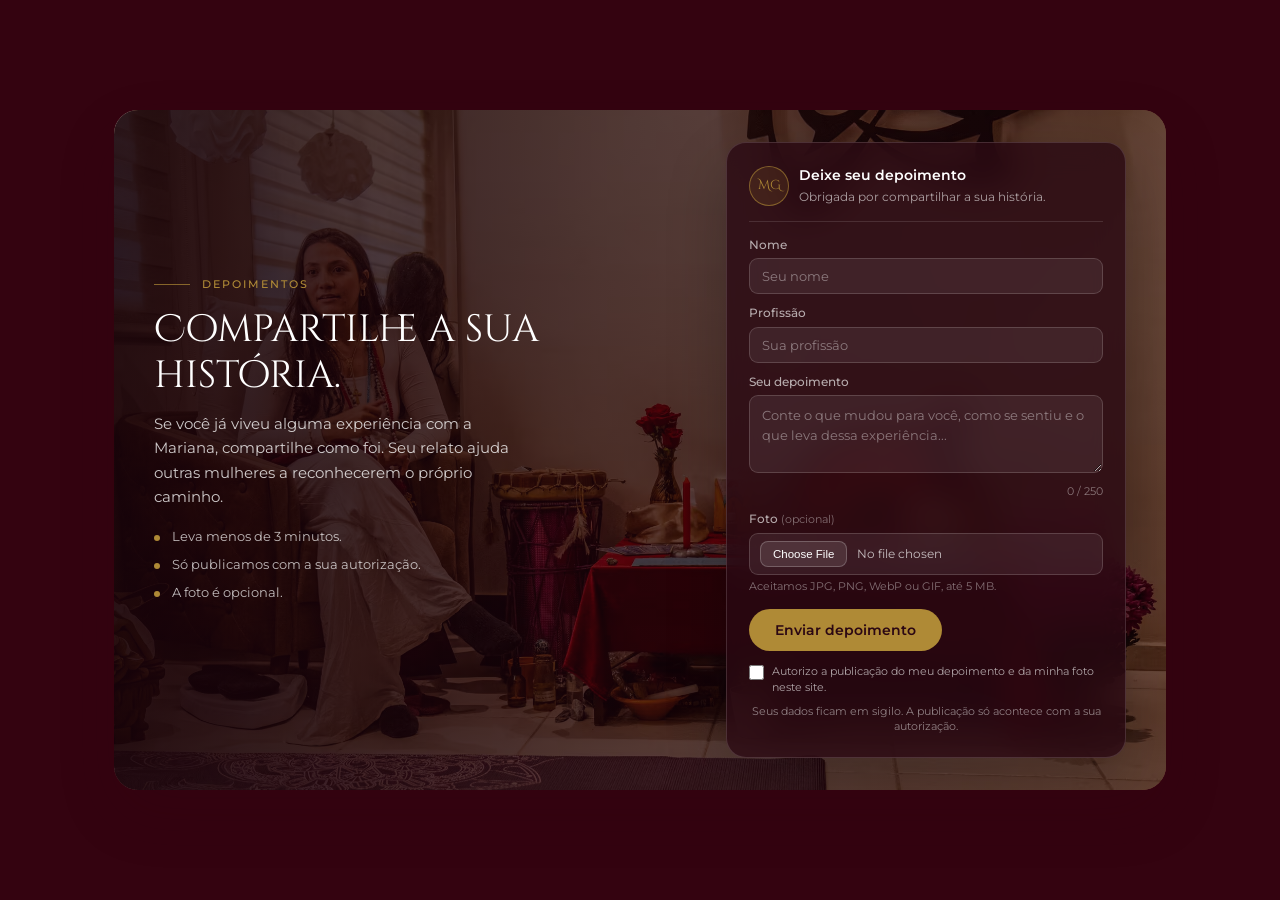
==== depoimentos.html @ cdd67906 "Add files via upload" ====
<!DOCTYPE html>
<html lang="pt-BR">

<head>
    <meta charset="UTF-8" />
    <meta name="viewport" content="width=device-width, initial-scale=1.0" />
    <title>Deixe seu depoimento | Mariana Gusmão</title>
    <meta name="description"
        content="Compartilhe como foi a sua experiência com a Mariana Gusmão. Seu depoimento pode inspirar outras mulheres." />
    <meta property="og:title" content="Deixe seu depoimento | Mariana Gusmão" />
    <meta property="og:description"
        content="Compartilhe como foi a sua experiência com a Mariana Gusmão. Seu depoimento pode inspirar outras mulheres." />
    <meta property="og:type" content="website" />
    <meta property="og:locale" content="pt_BR" />
    <link rel="preconnect" href="https://fonts.googleapis.com" />
    <link rel="preconnect" href="https://fonts.gstatic.com" crossorigin />
    <link
        href="https://fonts.googleapis.com/css2?family=Cinzel+Decorative:wght@400;700&family=Montserrat:wght@300;400;500;600&display=swap"
        rel="stylesheet" />
    <style>
        :root {
            --bg: #340310;
            --burgundy: #340310;
            --gold: #af8a36;
            --white: #fff;
            --text: #340310;
            --muted: #6b5550;
            --max: 1100px;
        }

        * {
            box-sizing: border-box;
            margin: 0;
            padding: 0
        }

        html {
            scroll-behavior: smooth
        }

        body {
            font-family: Montserrat, sans-serif;
            background: var(--bg);
            color: var(--text);
            line-height: 1.6;
            font-weight: 400
        }

        img {
            max-width: 100%;
            display: block
        }

        a {
            text-decoration: none;
            color: inherit
        }

        ul {
            list-style: none
        }

        button,
        input,
        textarea {
            font-family: inherit
        }

        .wrap {
            width: 100%;
            max-width: var(--max);
            margin: 0 auto;
            padding: 0 24px
        }

        .btn {
            display: inline-flex;
            align-items: center;
            justify-content: center;
            padding: 12px 24px;
            border-radius: 100px;
            font-size: 14px;
            font-weight: 500;
            border: none;
            cursor: pointer;
            transition: opacity .2s, transform .2s, box-shadow .2s;
        }

        .btn:hover {
            opacity: .9;
            transform: scale(1.02);
            box-shadow: 0 10px 24px rgba(52, 3, 16, .14)
        }

        .btn-gold {
            background: var(--gold);
            color: #fff
        }

        .btn-ghost {
            background: transparent;
            border: 1px solid rgba(255, 255, 255, .32);
            color: #fff
        }

        .btn-outline {
            background: transparent;
            border: 1px solid rgba(255, 255, 255, .24);
            color: rgba(255, 255, 255, .88)
        }

        /* Bloco único, como a inscrição da home */
        .form-sec {
            display: flex;
            align-items: center;
            min-height: 100vh;
            min-height: 100svh;
            padding: 28px 0;
            background: var(--bg)
        }

        .form-card {
            position: relative;
            isolation: isolate;
            display: grid;
            grid-template-columns: minmax(0, 1fr) 400px;
            align-items: center;
            gap: 40px;
            min-height: 0;
            padding: 32px 40px;
            border-radius: 24px;
            overflow: hidden;
            background: #1c070d url("images/mari02.avif") 62% center/cover no-repeat;
            box-shadow: 0 24px 60px rgba(52, 3, 16, .14);
        }

        .form-card::before {
            content: "";
            position: absolute;
            inset: 0;
            z-index: -1;
            background: linear-gradient(90deg, rgba(24, 3, 10, .9) 0%, rgba(24, 3, 10, .68) 46%, rgba(24, 3, 10, .52) 100%);
        }

        .form-copy {
            color: #fff;
            max-width: 430px
        }

        .form-label {
            display: flex;
            align-items: center;
            gap: 12px;
            font-size: 11px;
            font-weight: 500;
            letter-spacing: .18em;
            text-transform: uppercase;
            color: var(--gold);
            margin-bottom: 14px
        }

        .form-label::before {
            content: "";
            width: 36px;
            height: 1px;
            background: var(--gold);
            opacity: .7
        }

        .form-copy h2 {
            font-family: "Cinzel Decorative", serif;
            font-weight: 400;
            font-size: clamp(1.8rem, 3vw, 2.6rem);
            line-height: 1.18;
            margin-bottom: 14px
        }

        .form-copy>p {
            color: rgba(255, 255, 255, .78);
            font-size: .92rem;
            line-height: 1.65;
            max-width: 370px;
            margin-bottom: 18px
        }

        .form-points {
            display: flex;
            flex-direction: column;
            gap: 8px;
            margin-bottom: 22px
        }

        .form-points li {
            position: relative;
            padding-left: 18px;
            font-size: .82rem;
            line-height: 1.5;
            color: rgba(255, 255, 255, .72)
        }

        .form-points li::before {
            content: "";
            position: absolute;
            left: 0;
            top: 8px;
            width: 6px;
            height: 6px;
            border-radius: 50%;
            background: var(--gold)
        }

        .form-call {
            font-size: .85rem;
            line-height: 1.55;
            color: rgba(255, 255, 255, .68)
        }

        .form-call a {
            color: #fff;
            border-bottom: 1px solid rgba(175, 138, 54, .8);
            padding-bottom: 2px;
            transition: color .2s, border-color .2s
        }

        .form-call a:hover {
            color: var(--gold);
            border-color: var(--gold)
        }

        .form-panel {
            width: 100%;
            max-width: 400px;
            justify-self: end;
            padding: 22px;
            border: 1px solid rgba(255, 255, 255, .14);
            border-radius: 20px;
            background: rgba(42, 8, 18, .78);
            -webkit-backdrop-filter: blur(16px);
            backdrop-filter: blur(16px);
            box-shadow: 0 24px 60px rgba(0, 0, 0, .24);
            color: #fff
        }

        .form-panel-head {
            display: flex;
            align-items: center;
            gap: 10px;
            padding-bottom: 14px;
            margin-bottom: 14px;
            border-bottom: 1px solid rgba(255, 255, 255, .12)
        }

        .avatar {
            display: flex;
            align-items: center;
            justify-content: center;
            width: 40px;
            height: 40px;
            flex: none;
            border: 1px solid rgba(175, 138, 54, .6);
            border-radius: 50%;
            background: rgba(175, 138, 54, .14);
            font-family: "Cinzel Decorative", serif;
            font-size: 13px;
            color: var(--gold)
        }

        .form-panel-head h3 {
            font-family: Montserrat, sans-serif;
            font-size: 13.5px;
            font-weight: 600;
            margin-bottom: 2px
        }

        .form-panel-head p {
            font-size: 11.5px;
            color: rgba(255, 255, 255, .6)
        }

        .fg {
            display: flex;
            flex-direction: column;
            gap: 10px
        }

        .fg label {
            display: block;
            font-size: 11.5px;
            font-weight: 500;
            color: rgba(255, 255, 255, .65);
            margin-bottom: 4px
        }

        .fg .hint {
            font-weight: 400;
            color: rgba(255, 255, 255, .4);
            font-size: 11px
        }

        .fg input,
        .fg textarea {
            width: 100%;
            padding: 9px 12px;
            border: 1px solid rgba(255, 255, 255, .16);
            border-radius: 9px;
            background: rgba(255, 255, 255, .07);
            color: #fff;
            font-size: 13px;
            transition: border-color .25s, box-shadow .25s, background .25s
        }

        .fg input::placeholder,
        .fg textarea::placeholder {
            color: rgba(255, 255, 255, .4)
        }

        .fg input:focus,
        .fg textarea:focus {
            outline: none;
            border-color: var(--gold);
            background: rgba(255, 255, 255, .1);
            box-shadow: 0 0 0 3px rgba(175, 138, 54, .18)
        }

        .fg textarea {
            min-height: 78px;
            resize: vertical;
            line-height: 1.55
        }

        .field input[type="file"] {
            padding: 7px 10px;
            font-size: 11.5px;
            color: rgba(255, 255, 255, .7);
            cursor: pointer
        }

        .field input[type="file"]::file-selector-button {
            margin-right: 10px;
            padding: 6px 12px;
            border: 1px solid rgba(255, 255, 255, .22);
            border-radius: 8px;
            background: rgba(255, 255, 255, .1);
            color: #fff;
            font-size: 11.5px;
            font-weight: 500;
            cursor: pointer;
            transition: background .2s, border-color .2s
        }

        .field input[type="file"]::file-selector-button:hover {
            background: rgba(175, 138, 54, .22);
            border-color: rgba(175, 138, 54, .55)
        }

        .file-hint {
            margin-top: 5px;
            font-size: 10.5px;
            color: rgba(255, 255, 255, .42);
            line-height: 1.4
        }

        .photo-preview {
            display: flex;
            align-items: center;
            gap: 10px;
            margin-top: 8px;
            padding: 7px;
            border: 1px solid rgba(255, 255, 255, .12);
            border-radius: 10px;
            background: rgba(255, 255, 255, .05)
        }

        .photo-preview img {
            width: 46px;
            height: 46px;
            flex: none;
            border-radius: 8px;
            object-fit: cover;
            border: 1px solid rgba(175, 138, 54, .45)
        }

        .photo-meta {
            min-width: 0;
            display: flex;
            flex-direction: column;
            gap: 3px
        }

        .photo-name {
            font-size: 11.5px;
            color: rgba(255, 255, 255, .72);
            overflow: hidden;
            text-overflow: ellipsis;
            white-space: nowrap
        }

        .photo-remove {
            align-self: flex-start;
            padding: 0;
            border: none;
            background: none;
            color: var(--gold);
            font-size: 11px;
            text-decoration: underline;
            cursor: pointer
        }

        .photo-remove:hover {
            color: #fff
        }

        .counter {
            display: flex;
            justify-content: flex-end;
            font-size: 10.5px;
            color: rgba(255, 255, 255, .42);
            margin-top: 3px
        }

        .consents {
            display: flex;
            flex-direction: column;
            gap: 8px;
            margin-top: 12px
        }

        .consents label {
            display: flex;
            gap: 8px;
            align-items: flex-start;
            font-size: 11px;
            line-height: 1.5;
            color: rgba(255, 255, 255, .62);
            cursor: pointer
        }

        .consents input[type="checkbox"] {
            width: 15px;
            height: 15px;
            flex: none;
            margin-top: 2px;
            accent-color: var(--gold);
            cursor: pointer
        }

        .form-error {
            margin-top: 10px;
            padding: 8px 10px;
            border-radius: 8px;
            background: rgba(255, 120, 110, .12);
            border: 1px solid rgba(255, 140, 130, .28);
            color: #ffb7b1;
            font-size: 11.5px;
            line-height: 1.4
        }

        .form-panel .btn[type="submit"] {
            width: auto;
            margin: 14px 0 0;
            padding: 12px 26px;
            background: var(--gold);
            color: #2b0713;
            font-weight: 600
        }

        .form-note {
            margin-top: 8px;
            text-align: center;
            font-size: 10.5px;
            color: rgba(255, 255, 255, .48);
            line-height: 1.5
        }

        .ok {
            text-align: center;
            padding: 10px 4px 4px
        }

        .ok:focus {
            outline: none
        }

        .ok-badge {
            display: flex;
            align-items: center;
            justify-content: center;
            width: 46px;
            height: 46px;
            margin: 0 auto 12px;
            border-radius: 50%;
            border: 1px solid rgba(175, 138, 54, .6);
            background: rgba(175, 138, 54, .14);
            font-family: "Cinzel Decorative", serif;
            color: var(--gold);
            font-size: 18px
        }

        .ok h3 {
            font-family: "Cinzel Decorative", serif;
            font-weight: 400;
            font-size: 1.15rem;
            line-height: 1.35;
            margin-bottom: 8px;
            color: #fff
        }

        .ok p {
            font-size: .85rem;
            line-height: 1.55;
            color: rgba(255, 255, 255, .7);
            margin-bottom: 14px
        }

        .ok-actions {
            display: flex;
            flex-direction: column;
            gap: 10px
        }

        .ok-actions .btn {
            width: 100%
        }

        .ok-hint {
            margin-top: 14px !important;
            margin-bottom: 0 !important;
            font-size: 11px !important;
            color: rgba(255, 255, 255, .48) !important
        }

        .link-back {
            margin-top: 18px;
            background: none;
            border: none;
            color: rgba(255, 255, 255, .55);
            font-size: 12px;
            text-decoration: underline;
            cursor: pointer
        }

        .link-back:hover {
            color: #fff
        }

        .honeypot {
            position: absolute;
            left: -9999px;
            width: 1px;
            height: 1px;
            overflow: hidden
        }

        [hidden] {
            display: none !important
        }

        @media(max-width:1024px) {
            .form-card {
                grid-template-columns: minmax(0, 1fr) 420px;
                gap: 36px;
                padding: 40px
            }
        }

        @media(max-width:900px) {
            .form-card {
                grid-template-columns: 1fr;
                min-height: 0;
                gap: 32px;
                padding: 40px 28px;
                background-position: 68% center
            }

            .form-card::before {
                background: linear-gradient(180deg, rgba(24, 3, 10, .76) 0%, rgba(24, 3, 10, .92) 100%)
            }

            .form-copy {
                max-width: none
            }

            .form-copy>p {
                max-width: none
            }

            .form-panel {
                max-width: 520px;
                margin: 0 auto;
                justify-self: center
            }
        }

        @media(max-width:600px) {
            .form-sec {
                padding: 32px 0
            }

            .form-card {
                padding: 32px 16px;
                border-radius: 20px;
                background-position: 72% center
            }

            .form-copy h2 {
                font-size: 1.9rem
            }

            .form-panel {
                padding: 20px 18px
            }
        }

        @media (prefers-reduced-motion:reduce) {
            html {
                scroll-behavior: auto
            }

            * {
                transition-duration: .01ms !important;
                animation-duration: .01ms !important
            }
        }
    </style>
</head>

<body>
    <main id="conteudo">
        <section class="form-sec" id="formulario">
            <div class="wrap">
                <div class="form-card">
                    <div class="form-copy">
                        <span class="form-label">Depoimentos</span>
                        <h2>Compartilhe a sua história.</h2>
                        <p>Se você já viveu alguma experiência com a Mariana, compartilhe como foi. Seu relato ajuda
                            outras
                            mulheres a reconhecerem o próprio caminho.</p>
                        <ul class="form-points">
                            <li>Leva menos de 3 minutos.</li>
                            <li>Só publicamos com a sua autorização.</li>
                            <li>A foto é opcional.</li>
                        </ul>

                    </div>

                    <div class="form-panel">
                        <div class="form-panel-head">
                            <span class="avatar" aria-hidden="true">MG</span>
                            <div>
                                <h3>Deixe seu depoimento</h3>
                                <p>Obrigada por compartilhar a sua história.</p>
                            </div>
                        </div>

                        <form id="depo-form" action="https://forminit.com/f/hn3jtwu5y0i" method="POST"
                            novalidate enctype="multipart/form-data">
                            <div class="honeypot" aria-hidden="true">
                                <label for="website">Website</label>
                                <input type="text" name="_gotcha" id="website" tabindex="-1" autocomplete="off" />
                            </div>
                            <input type="hidden" name="fi-text-tipo" value="Depoimento" />

                            <div class="fg">
                                <div class="field">
                                    <label for="d-nome">Nome</label>
                                    <input id="d-nome" name="fi-sender-fullName" type="text" placeholder="Seu nome"
                                        autocomplete="name" pattern="[A-Za-zÀ-ÖØ-öø-ÿ\s]+" title="Use apenas letras"
                                        minlength="2" required />
                                </div>

                                <div class="field">
                                    <label for="d-profissao">Profissão</label>
                                    <input id="d-profissao" name="fi-text-profissao" type="text" placeholder="Sua profissão"
                                        minlength="2" required />
                                </div>

                                <div class="field">
                                    <label for="d-depoimento">Seu depoimento</label>
                                    <textarea id="d-depoimento" name="fi-text-depoimento" maxlength="250" minlength="40"
                                        required
                                        placeholder="Conte o que mudou para você, como se sentiu e o que leva dessa experiência..."></textarea>
                                    <div class="counter" id="counter" aria-live="polite">0 / 250</div>
                                </div>

                                <div class="field">
                                    <label for="d-foto">Foto <span class="hint">(opcional)</span></label>
                                    <input type="file" id="d-foto" name="fi-file-foto"
                                        accept=".jpg,.jpeg,.png,.webp,.gif,image/jpeg,image/png,image/webp,image/gif" />
                                    <p class="file-hint">Aceitamos JPG, PNG, WebP ou GIF, até 5 MB.</p>
                                    <div class="photo-preview" id="photo-preview" hidden>
                                        <img id="photo-thumb" alt="Prévia da foto selecionada" />
                                        <div class="photo-meta">
                                            <span class="photo-name" id="photo-name"></span>
                                            <button type="button" class="photo-remove" id="photo-remove">Remover
                                                foto</button>
                                        </div>
                                    </div>
                                </div>

                            </div>

                            <p class="form-error" id="depo-error" role="alert" hidden></p>
                            <button type="submit" class="btn btn-gold">Enviar depoimento</button>

                            <div class="consents">
                                <label>
                                    <input type="checkbox" name="fi-checkbox-autorizacao" value="yes" id="d-autorizacao" required />
                                    Autorizo a publicação do meu depoimento e da minha foto neste site.
                                </label>
                            </div>

                            <p class="form-note">Seus dados ficam em sigilo. A publicação só acontece com a sua
                                autorização.</p>
                        </form>

                        <div class="ok" id="depo-ok" tabindex="-1" hidden>
                            <span class="ok-badge" aria-hidden="true">MG</span>
                            <h3>Depoimento enviado com sucesso!</h3>
                            <p>Obrigada por compartilhar a sua história. A publicação só acontece com a sua autorização.</p>
                            <button class="link-back" type="button" id="depo-again">Escrever outro depoimento</button>
                        </div>
                    </div>
                </div>
            </div>
        </section>
    </main>

    <script src="https://forminit.com/sdk/v1/forminit.js"></script>
    <script>
        (function () {
            'use strict';

            // Forminit form: inputs are named fi-{type}-{name}. Rules: https://forminit.com/setup.md
            var FORM_ID = "hn3jtwu5y0i"; // the Form ID from the request
            var FIELD_ERRORS = {
                "sender.fullName": "Use apenas letras, espaços, hífens, apóstrofos e pontos."
            };

            function errorText(error) {
                var field = error && error.fieldName ? error.fieldName : (/['"]([^'"]+)['"]/.exec((error && error.message) || "") || [])[1];
                if (field && FIELD_ERRORS[field]) return FIELD_ERRORS[field];
                if (error && error.error === "TOO_MANY_REQUESTS") return "Aguarde alguns segundos e tente novamente.";
                return "Não foi possível enviar agora. Tente novamente.";
            }

            var form = document.getElementById('depo-form');
            if (!form) return;

            var nomeInput = document.getElementById('d-nome');
            var profissaoInput = document.getElementById('d-profissao');
            var depoInput = document.getElementById('d-depoimento');
            var autorizacaoInput = document.getElementById('d-autorizacao');
            var honeypotInput = document.getElementById('website');
            var photoInput = document.getElementById('d-foto');
            var photoPreview = document.getElementById('photo-preview');
            var photoThumb = document.getElementById('photo-thumb');
            var photoName = document.getElementById('photo-name');
            var photoRemove = document.getElementById('photo-remove');
            var errorBox = document.getElementById('depo-error');
            var counter = document.getElementById('counter');
            var okBox = document.getElementById('depo-ok');
            var againBtn = document.getElementById('depo-again');
            var submitBtn = form.querySelector('button[type="submit"]');

            var photoFile = null;
            var photoUrl = '';
            var ALLOWED_TYPES = ['image/jpeg', 'image/png', 'image/webp', 'image/gif'];
            var MAX_SIZE = 5 * 1024 * 1024;
            var sending = false;
            var forminit;

            function clearError() {
                errorBox.textContent = '';
                errorBox.hidden = true;
            }

            function showError(message, field) {
                errorBox.textContent = message;
                errorBox.hidden = false;
                if (field && field.focus) field.focus();
            }

            function clearPhoto() {
                if (photoUrl) URL.revokeObjectURL(photoUrl);
                photoUrl = '';
                photoFile = null;
                photoInput.value = '';
                photoThumb.removeAttribute('src');
                photoName.textContent = '';
                photoPreview.hidden = true;
            }

            function formatSize(bytes) {
                if (bytes < 1024) return bytes + ' B';
                if (bytes < 1024 * 1024) return Math.round(bytes / 1024) + ' KB';
                return (bytes / (1024 * 1024)).toFixed(1).replace('.', ',') + ' MB';
            }

            function validatePhoto(file) {
                if (ALLOWED_TYPES.indexOf(file.type) === -1) {
                    return 'Envie uma imagem em JPG, PNG, WebP ou GIF.';
                }
                if (file.size > MAX_SIZE) {
                    return 'A foto deve ter no máximo 5 MB.';
                }
                return '';
            }

            function updateCounter() {
                var len = depoInput.value.length;
                counter.textContent = len + ' / 250';
                counter.classList.toggle('is-over', len >= 250);
            }

            nomeInput.addEventListener('input', function () {
                nomeInput.value = nomeInput.value.replace(/[^A-Za-zÀ-ÖØ-öø-ÿ\s]/g, '');
            });

            depoInput.addEventListener('input', updateCounter);

            photoInput.addEventListener('change', function () {
                clearError();
                var file = photoInput.files && photoInput.files[0];
                if (!file) {
                    clearPhoto();
                    return;
                }
                var problem = validatePhoto(file);
                if (problem) {
                    showError(problem, photoInput);
                    clearPhoto();
                    return;
                }
                photoFile = file;
                if (photoUrl) URL.revokeObjectURL(photoUrl);
                photoUrl = URL.createObjectURL(file);
                photoThumb.src = photoUrl;
                photoName.textContent = file.name + ' · ' + formatSize(file.size);
                photoPreview.hidden = false;
            });

            photoRemove.addEventListener('click', function () {
                clearPhoto();
                clearError();
                photoInput.focus();
            });

            function validate() {
                clearError();

                if (honeypotInput && honeypotInput.value) {
                    return { spam: true };
                }

                var nome = nomeInput.value.trim();
                var profissao = profissaoInput.value.trim();
                var depoimento = depoInput.value.trim();

                if (!nome || nome.length < 2) {
                    showError('Informe seu nome (apenas letras).', nomeInput);
                    return { ok: false };
                }
                if (!/^[A-Za-zÀ-ÖØ-öø-ÿ\s]+$/.test(nome)) {
                    showError('Use apenas letras no nome.', nomeInput);
                    return { ok: false };
                }
                if (!profissao || profissao.length < 2) {
                    showError('Informe a sua profissão.', profissaoInput);
                    return { ok: false };
                }
                if (depoimento.length < 40) {
                    showError('Escreva um depoimento com pelo menos 40 caracteres.', depoInput);
                    return { ok: false };
                }
                if (depoimento.length > 250) {
                    showError('O depoimento deve ter no máximo 250 caracteres.', depoInput);
                    return { ok: false };
                }
                if (photoInput.files && photoInput.files[0]) {
                    var problem = validatePhoto(photoInput.files[0]);
                    if (problem) {
                        showError(problem, photoInput);
                        return { ok: false };
                    }
                    photoFile = photoInput.files[0];
                }
                if (!autorizacaoInput.checked) {
                    showError('É necessário autorizar a publicação do depoimento e da foto.', autorizacaoInput);
                    return { ok: false };
                }

                return {
                    ok: true,
                    data: {
                        nome: nome,
                        profissao: profissao,
                        depoimento: depoimento,
                        autorizacao: true,
                        foto_nome: photoFile ? photoFile.name : '',
                        foto_tipo: photoFile ? photoFile.type : '',
                        pagina: 'depoimentos.html',
                        data_hora: new Date().toISOString(),
                        origem: 'site-depoimentos'
                    }
                };
            }

            function showSuccess() {
                form.hidden = true;
                okBox.hidden = false;
                okBox.focus();
            }

            form.addEventListener('submit', async function (e) {
                e.preventDefault();
                if (sending) return;

                var result = validate();
                if (result.spam) {
                    showError('Não foi possível validar o envio. Recarregue a página e tente novamente.', honeypotInput);
                    return;
                }
                if (!result.ok) return;

                var fd = new FormData(form);
                var senderName = fd.get('fi-sender-fullName');
                if (typeof senderName === 'string') {
                    fd.set('fi-sender-fullName', senderName.replace(/[\u2018\u2019]/g, "'"));
                }

                var bytes = 0;
                fd.forEach(function (value) {
                    if (value instanceof File) bytes += value.size;
                });
                if (bytes > 24 * 1024 * 1024) {
                    showError('Os arquivos devem somar no máximo 24 MB.', photoInput);
                    return;
                }

                clearError();
                sending = true;
                submitBtn.disabled = true;

                try {
                    if (!forminit) forminit = new Forminit();
                    var response = await forminit.submit(FORM_ID, fd);
                    var data = response.data;
                    var error = response.error;
                    if (error || !data || typeof data.hashId !== 'string') {
                        console.error('Forminit:', error || data);
                        var field = error && error.fieldName;
                        if (!field) {
                            var match = /['"]([^'"]+)['"]/.exec((error && error.message) || '');
                            field = match && match[1];
                        }
                        showError(errorText(error), field === 'sender.fullName' ? nomeInput : null);
                        return;
                    }
                    showSuccess();
                } catch (err) {
                    console.error('Forminit:', err);
                    showError('Não foi possível enviar agora. Tente novamente.');
                } finally {
                    sending = false;
                    submitBtn.disabled = false;
                }
            });

            againBtn.addEventListener('click', function () {
                form.reset();
                clearPhoto();
                form.hidden = false;
                okBox.hidden = true;
                clearError();
                updateCounter();
                nomeInput.focus();
            });

            updateCounter();
        })();
    </script>
</body>

</html>
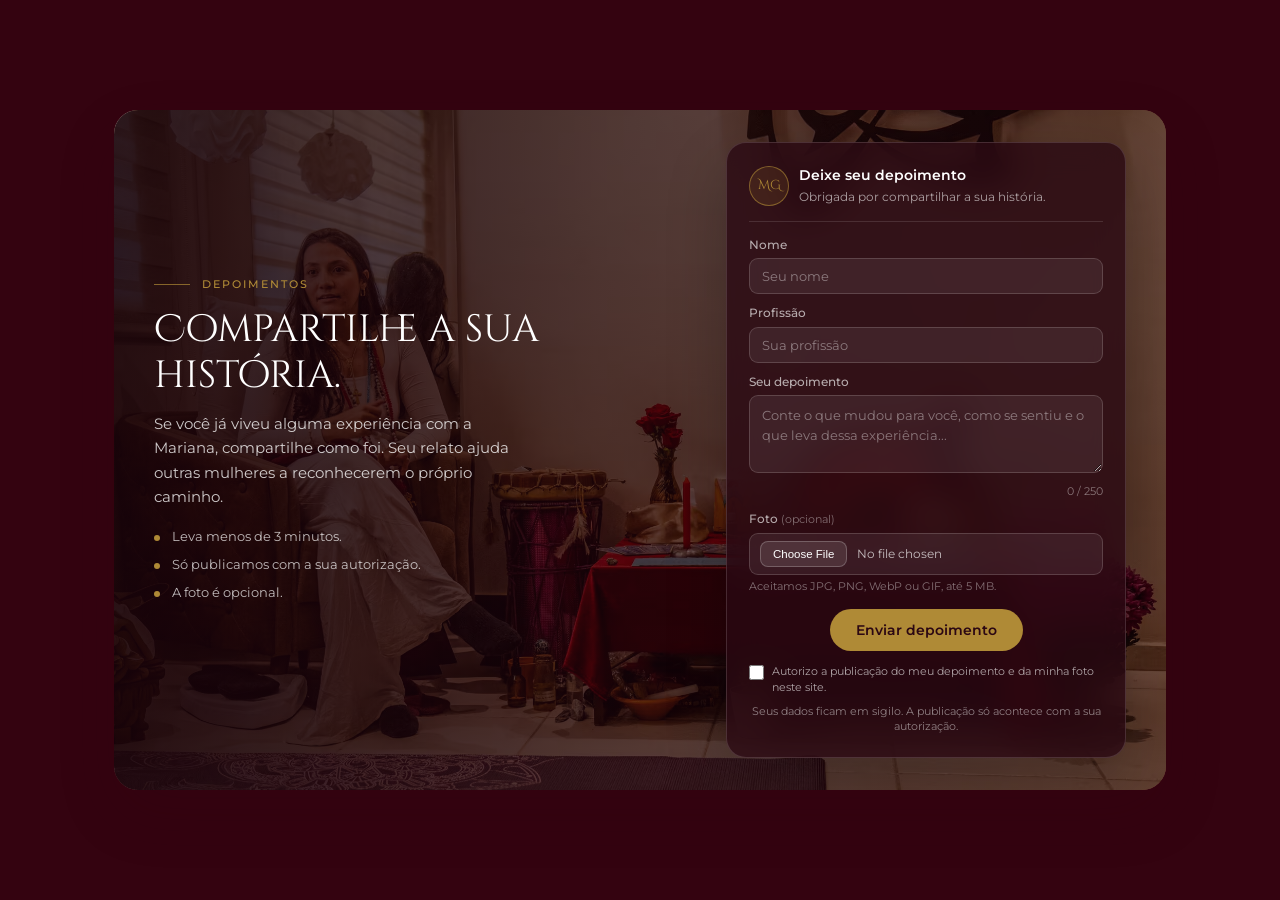
==== commit 14e1ebbf: "Add files via upload" ====
--- a/depoimentos.html
+++ b/depoimentos.html
@@ -456,8 +456,9 @@
         }
 
         .form-panel .btn[type="submit"] {
-            width: auto;
-            margin: 14px 0 0;
+            display: flex;
+            width: fit-content;
+            margin: 14px auto 0;
             padding: 12px 26px;
             background: var(--gold);
             color: #2b0713;
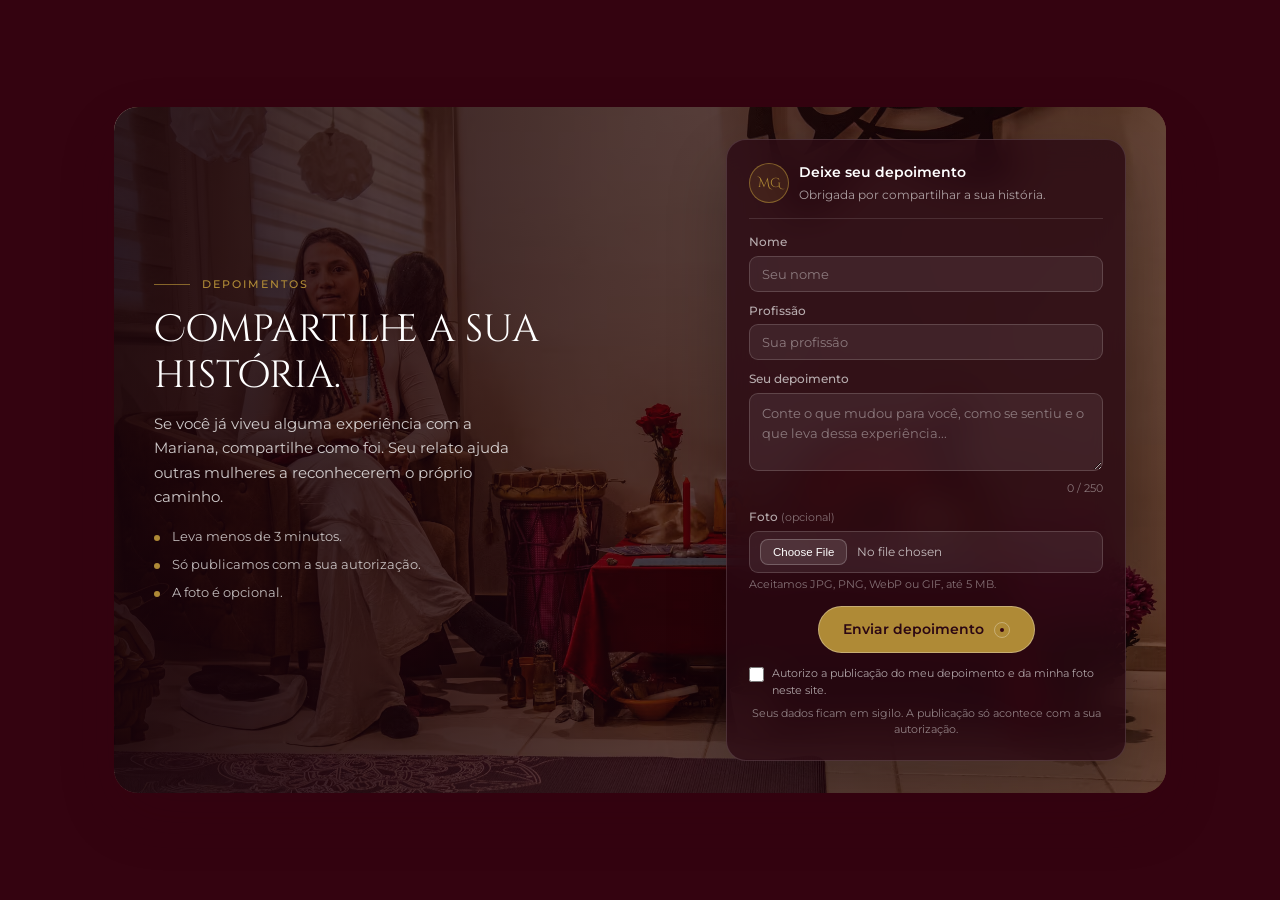
==== commit 2c752cfc: "Add files via upload" ====
--- a/depoimentos.html
+++ b/depoimentos.html
@@ -74,39 +74,99 @@
         }
 
         .btn {
+            --btn-line: rgba(52, 3, 16, .16);
+            --btn-dot: var(--burgundy);
             display: inline-flex;
             align-items: center;
             justify-content: center;
-            padding: 12px 24px;
-            border-radius: 100px;
+            gap: 10px;
+            padding: 14px 24px;
+            border-radius: 50px;
+            border: 1px solid var(--btn-line);
             font-size: 14px;
-            font-weight: 500;
-            border: none;
+            font-weight: 600;
+            line-height: 1.2;
             cursor: pointer;
-            transition: opacity .2s, transform .2s, box-shadow .2s;
-        }
-
-        .btn:hover {
-            opacity: .9;
-            transform: scale(1.02);
-            box-shadow: 0 10px 24px rgba(52, 3, 16, .14)
+            background: transparent;
+            color: inherit;
+            transition: background-color .3s ease, border-color .3s ease, color .3s ease;
+        }
+
+        /* Texto duplicado que sobe no hover */
+        .btn-label {
+            position: relative;
+            display: block;
+            overflow: hidden;
+        }
+
+        .btn-label>span {
+            display: block;
+            transition: transform .55s cubic-bezier(.22, .61, .36, 1);
+        }
+
+        .btn-label>span+span {
+            position: absolute;
+            left: 0;
+            top: 100%;
+        }
+
+        .btn:hover .btn-label>span,
+        .btn:focus-visible .btn-label>span {
+            transform: translateY(-100%);
+        }
+
+        .btn-dot {
+            flex: none;
+            display: inline-flex;
+            align-items: center;
+            justify-content: center;
+            width: 16px;
+            height: 16px;
+            border: 1px solid var(--btn-line);
+            border-radius: 50%;
+            transition: border-color .3s ease;
+        }
+
+        .btn-dot::before {
+            content: "";
+            width: 4px;
+            height: 4px;
+            border-radius: 50%;
+            background: var(--btn-dot);
+            transition: width .45s cubic-bezier(.22, .61, .36, 1),
+                height .45s cubic-bezier(.22, .61, .36, 1);
+        }
+
+        .btn:hover .btn-dot::before,
+        .btn:focus-visible .btn-dot::before {
+            width: 10px;
+            height: 10px;
+        }
+
+        .btn:focus-visible {
+            outline: 2px solid var(--gold);
+            outline-offset: 3px;
         }
 
         .btn-gold {
             background: var(--gold);
-            color: #fff
+            color: #fff;
+            --btn-line: rgba(255, 255, 255, .3);
+            --btn-dot: var(--burgundy);
         }
 
         .btn-ghost {
             background: transparent;
-            border: 1px solid rgba(255, 255, 255, .32);
-            color: #fff
+            color: #fff;
+            --btn-line: rgba(255, 255, 255, .5);
+            --btn-dot: #fff;
         }
 
         .btn-outline {
             background: transparent;
-            border: 1px solid rgba(255, 255, 255, .24);
-            color: rgba(255, 255, 255, .88)
+            color: rgba(255, 255, 255, .88);
+            --btn-line: rgba(255, 255, 255, .32);
+            --btn-dot: #fff;
         }
 
         /* Bloco único, como a inscrição da home */
@@ -130,7 +190,7 @@
             padding: 32px 40px;
             border-radius: 24px;
             overflow: hidden;
-            background: #1c070d url("images/mari02.avif") 62% center/cover no-repeat;
+            background: #1c070d url("./assets/images/mari02.jpg") 62% center/cover no-repeat;
             box-shadow: 0 24px 60px rgba(52, 3, 16, .14);
         }
 
@@ -459,7 +519,6 @@
             display: flex;
             width: fit-content;
             margin: 14px auto 0;
-            padding: 12px 26px;
             background: var(--gold);
             color: #2b0713;
             font-weight: 600
@@ -701,7 +760,7 @@
                             </div>
 
                             <p class="form-error" id="depo-error" role="alert" hidden></p>
-                            <button type="submit" class="btn btn-gold">Enviar depoimento</button>
+                            <button type="submit" class="btn btn-gold"><span class="btn-label"><span>Enviar depoimento</span><span aria-hidden="true">Enviar depoimento</span></span><span class="btn-dot" aria-hidden="true"></span></button>
 
                             <div class="consents">
                                 <label>
